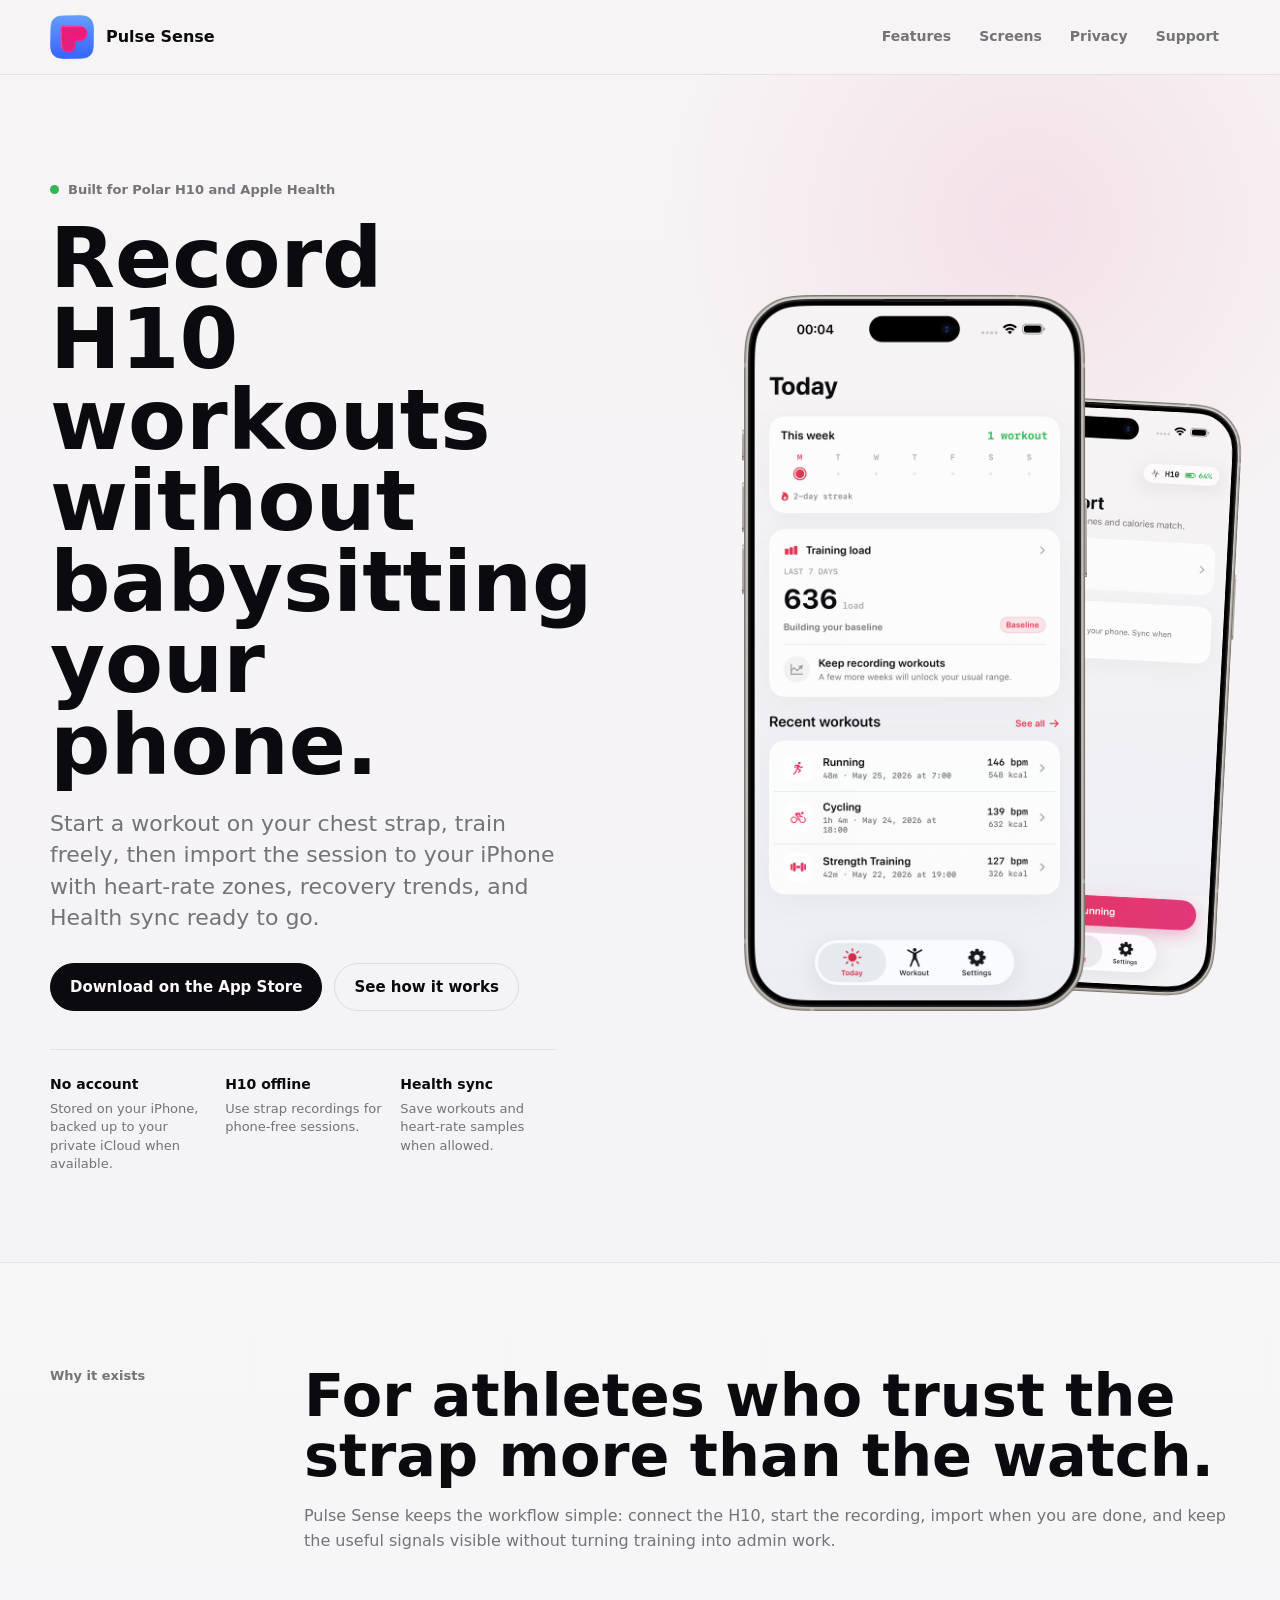
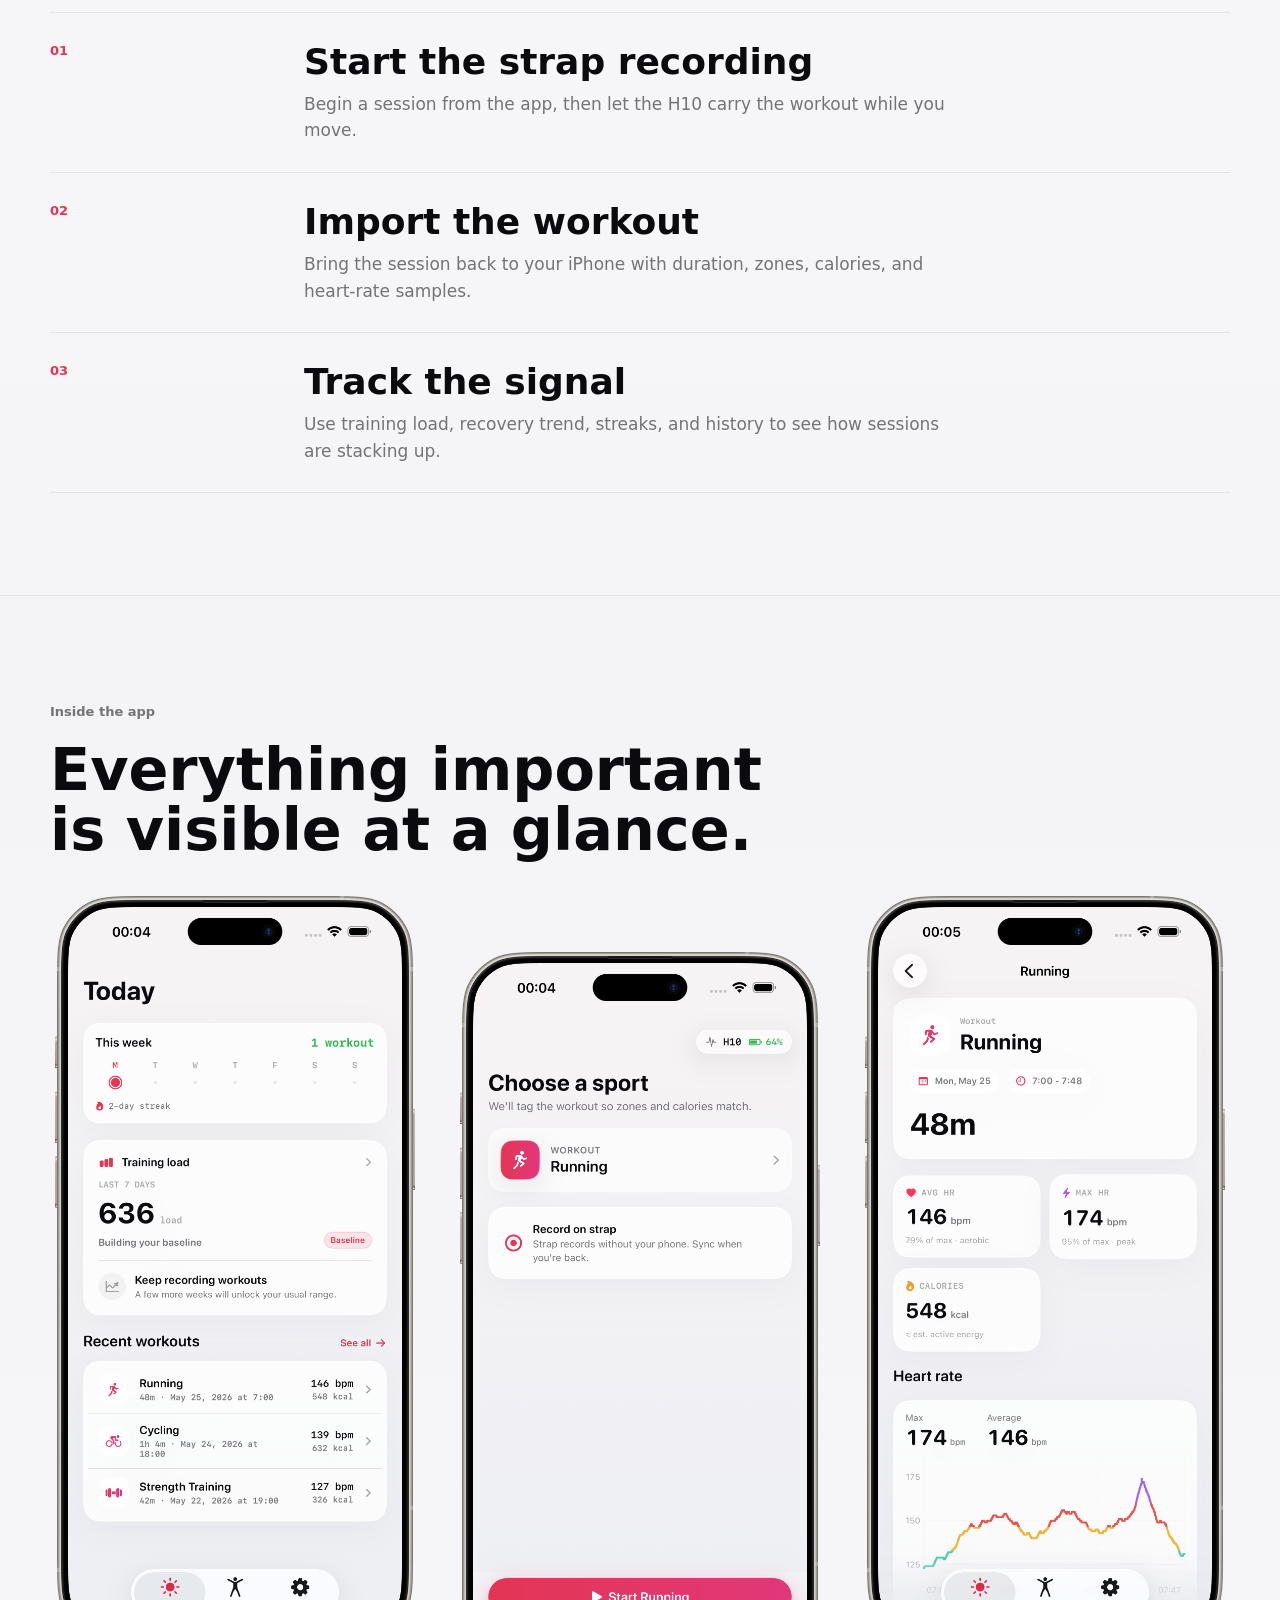
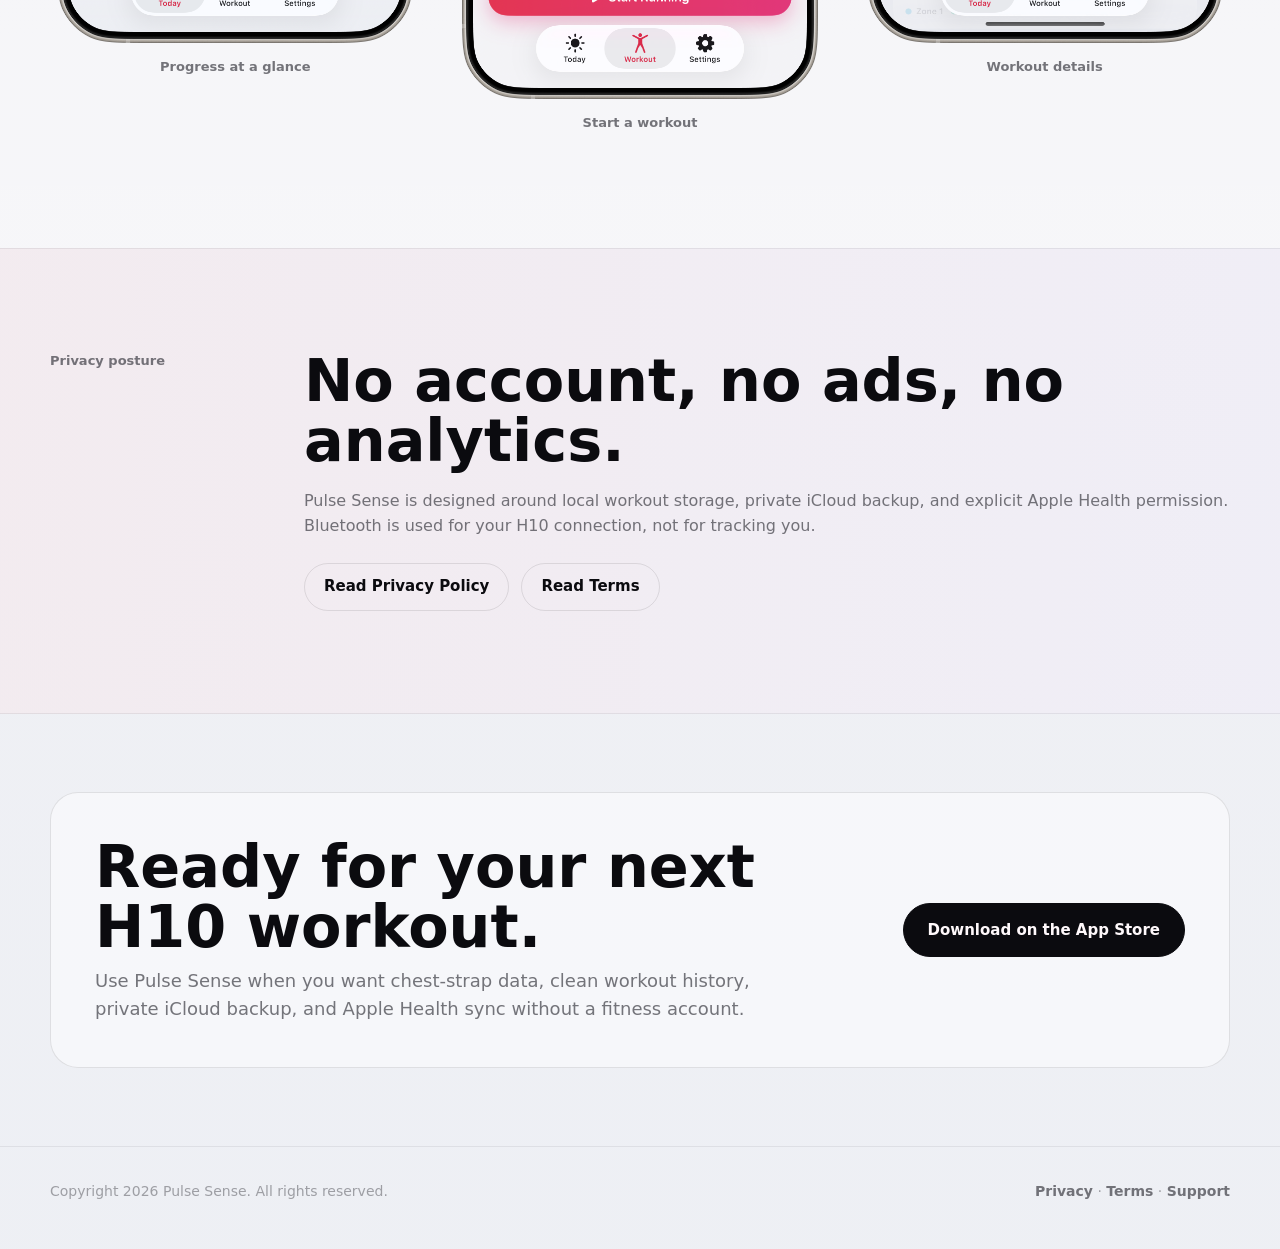
==== index.html @ 3d3b9d9e "Initial public website" ====
<!doctype html>
<html lang="en">
<head>
  <meta charset="utf-8">
  <meta name="viewport" content="width=device-width, initial-scale=1">
  <title>Pulse Sense - H10 workout recording for iPhone</title>
  <meta name="description" content="Pulse Sense records Polar H10 workouts on the strap, imports them to iPhone, and syncs workouts and heart-rate samples to Apple Health.">
  <link rel="icon" href="Pulse_sense_logo.png" type="image/png">
  <link rel="apple-touch-icon" href="Pulse_sense_logo.png">
  <link rel="stylesheet" href="styles.css">
</head>
<body class="home">
  <header class="topbar">
    <div class="shell nav">
      <a class="brand" href="index.html" aria-label="Pulse Sense home">
        <img class="brand-logo" src="Pulse_sense_logo.png" alt="" width="44" height="44">
        <span>Pulse Sense</span>
      </a>
      <nav class="links" aria-label="Primary navigation">
        <a href="#features">Features</a>
        <a href="#screens">Screens</a>
        <a href="privacy.html">Privacy</a>
        <a href="support.html">Support</a>
      </nav>
    </div>
  </header>

  <main>
    <section class="hero">
      <div class="shell hero-grid">
        <div class="hero-copy">
          <p class="eyebrow"><span class="status-dot"></span> Built for Polar H10 and Apple Health</p>
          <h1>Record H10 workouts without babysitting your phone.</h1>
          <p class="lead">Start a workout on your chest strap, train freely, then import the session to your iPhone with heart-rate zones, recovery trends, and Health sync ready to go.</p>
          <div class="actions" aria-label="Download and support links">
            <a class="button primary" href="https://apps.apple.com/" aria-label="Download Pulse Sense on the App Store">Download on the App Store</a>
            <a class="button secondary" href="#features">See how it works</a>
          </div>
          <ul class="hero-signals" aria-label="Pulse Sense highlights">
            <li><strong>No account</strong><span>Stored on your iPhone, backed up to your private iCloud when available.</span></li>
            <li><strong>H10 offline</strong><span>Use strap recordings for phone-free sessions.</span></li>
            <li><strong>Health sync</strong><span>Save workouts and heart-rate samples when allowed.</span></li>
          </ul>
        </div>

        <div class="hero-showcase" aria-label="Pulse Sense app screenshots">
          <figure class="phone-shot main-shot">
            <img src="assets/phone-today.png" alt="Pulse Sense today dashboard shown in an iPhone frame." width="1424" height="2956" fetchpriority="high">
          </figure>
          <figure class="phone-shot side-shot">
            <img src="assets/phone-workout.png" alt="Pulse Sense workout recording screen shown in an iPhone frame." width="1424" height="2956">
          </figure>
        </div>
      </div>
    </section>

    <section class="section feature-band" id="features">
      <div class="shell split">
        <div class="section-kicker">Why it exists</div>
        <div>
          <h2>For athletes who trust the strap more than the watch.</h2>
          <p>Pulse Sense keeps the workflow simple: connect the H10, start the recording, import when you are done, and keep the useful signals visible without turning training into admin work.</p>
        </div>
      </div>
      <div class="shell feature-list">
        <article class="feature-row">
          <span class="feature-index">01</span>
          <div>
            <h3>Start the strap recording</h3>
            <p>Begin a session from the app, then let the H10 carry the workout while you move.</p>
          </div>
        </article>
        <article class="feature-row">
          <span class="feature-index">02</span>
          <div>
            <h3>Import the workout</h3>
            <p>Bring the session back to your iPhone with duration, zones, calories, and heart-rate samples.</p>
          </div>
        </article>
        <article class="feature-row">
          <span class="feature-index">03</span>
          <div>
            <h3>Track the signal</h3>
            <p>Use training load, recovery trend, streaks, and history to see how sessions are stacking up.</p>
          </div>
        </article>
      </div>
    </section>

    <section class="section screens-section" id="screens">
      <div class="shell section-header">
        <div class="section-kicker">Inside the app</div>
        <h2>Everything important is visible at a glance.</h2>
      </div>
      <div class="screen-gallery" aria-label="Pulse Sense screenshots">
        <figure class="screen-tile">
          <img src="assets/phone-today.png" alt="Pulse Sense today dashboard shown in an iPhone frame." width="1424" height="2956" loading="lazy">
          <figcaption>Progress at a glance</figcaption>
        </figure>
        <figure class="screen-tile">
          <img src="assets/phone-workout.png" alt="Pulse Sense workout recording screen shown in an iPhone frame." width="1424" height="2956" loading="lazy">
          <figcaption>Start a workout</figcaption>
        </figure>
        <figure class="screen-tile">
          <img src="assets/phone-insights.png" alt="Pulse Sense workout insights shown in an iPhone frame." width="1424" height="2956" loading="lazy">
          <figcaption>Workout details</figcaption>
        </figure>
      </div>
    </section>

    <section class="section privacy-callout">
      <div class="shell split">
        <div class="section-kicker">Privacy posture</div>
        <div>
          <h2>No account, no ads, no analytics.</h2>
          <p>Pulse Sense is designed around local workout storage, private iCloud backup, and explicit Apple Health permission. Bluetooth is used for your H10 connection, not for tracking you.</p>
          <div class="actions compact">
            <a class="button secondary" href="privacy.html">Read Privacy Policy</a>
            <a class="button secondary" href="terms.html">Read Terms</a>
          </div>
        </div>
      </div>
    </section>

    <section class="download-panel" id="download">
      <div class="shell download-grid">
        <div>
          <h2>Ready for your next H10 workout.</h2>
          <p>Use Pulse Sense when you want chest-strap data, clean workout history, private iCloud backup, and Apple Health sync without a fitness account.</p>
        </div>
        <a class="button primary large" href="https://apps.apple.com/" aria-label="Download Pulse Sense on the App Store">Download on the App Store</a>
      </div>
    </section>
  </main>

  <footer class="footer">
    <div class="shell footer-row">
      <span>Copyright 2026 Pulse Sense. All rights reserved.</span>
      <span><a href="privacy.html">Privacy</a> · <a href="terms.html">Terms</a> · <a href="support.html">Support</a></span>
    </div>
  </footer>
</body>
</html>
---- styles.css ----
:root {
  color-scheme: light;

  /* Exact PulseSenseTheme.swift palette. */
  --accent-start: #e43653;
  --accent-end: #e2387a;
  --zone-1: #2eb5e0;
  --zone-2: #3dc9a8;
  --zone-3: #edb431;
  --zone-4: #e8534e;
  --zone-5: #a360e8;
  --good: #30b853;
  --warn: #f09a28;
  --danger: #ff3b30;
  --health-pink: #ff375f;

  --bg: #f4f4f7;
  --bg-top: #f7f4f5;
  --bg-bottom: #edeff4;
  --card: #fefeff;
  --ink: #0b0b0f;
  --text-2: rgba(60, 60, 67, 0.70);
  --text-3: rgba(60, 60, 67, 0.45);
  --separator: rgba(60, 60, 67, 0.09);
  --border-strong: rgba(11, 11, 15, 0.12);
  --hairline: rgba(11, 11, 15, 0.10);
  --shadow: 0 18px 42px rgba(16, 18, 36, 0.14);
  --soft-shadow: 0 10px 28px rgba(16, 18, 36, 0.08);
  --radius: 24px;
}

* {
  box-sizing: border-box;
}

html {
  scroll-behavior: smooth;
}

body {
  margin: 0;
  background:
    linear-gradient(180deg, rgba(247, 244, 245, 0.82), rgba(237, 239, 244, 0.92)),
    var(--bg);
  color: var(--ink);
  font-family: ui-sans-serif, system-ui, -apple-system, BlinkMacSystemFont, "SF Pro Text", "Segoe UI", sans-serif;
  line-height: 1.55;
  text-rendering: optimizeLegibility;
}

a {
  color: inherit;
}

a:focus-visible,
.button:focus-visible {
  outline: 3px solid rgba(46, 181, 224, 0.55);
  outline-offset: 3px;
}

img {
  display: block;
  max-width: 100%;
  height: auto;
}

.shell {
  width: min(1180px, calc(100% - 44px));
  margin: 0 auto;
}

.topbar {
  position: sticky;
  top: 0;
  z-index: 20;
  background: rgba(247, 244, 245, 0.86);
  border-bottom: 1px solid rgba(60, 60, 67, 0.10);
  backdrop-filter: blur(22px);
}

.nav {
  min-height: 74px;
  display: flex;
  align-items: center;
  justify-content: space-between;
  gap: 24px;
}

.brand {
  display: inline-flex;
  align-items: center;
  gap: 12px;
  text-decoration: none;
  font-weight: 760;
  letter-spacing: 0;
}

.brand-logo {
  width: 44px;
  height: 44px;
  border-radius: 12px;
}

.links {
  display: flex;
  align-items: center;
  justify-content: flex-end;
  gap: 6px;
  flex-wrap: wrap;
}

.links a {
  color: var(--text-2);
  text-decoration: none;
  font-size: 14px;
  font-weight: 680;
  padding: 9px 11px;
  border-radius: 999px;
}

.links a:hover {
  color: var(--ink);
  background: rgba(11, 11, 15, 0.055);
}

.hero {
  position: relative;
  overflow: hidden;
  padding: clamp(56px, 8vw, 112px) 0 clamp(56px, 7vw, 92px);
}

.hero::before {
  content: "";
  position: absolute;
  inset: -20% -10% auto auto;
  width: min(760px, 75vw);
  aspect-ratio: 1;
  background: radial-gradient(circle, rgba(226, 56, 122, 0.10), rgba(228, 54, 83, 0.035) 42%, transparent 68%);
  pointer-events: none;
}

.hero-grid {
  position: relative;
  display: grid;
  grid-template-columns: minmax(0, 0.92fr) minmax(360px, 1.08fr);
  align-items: center;
  gap: clamp(36px, 6vw, 84px);
}

.hero-copy {
  max-width: 660px;
}

.eyebrow,
.section-kicker {
  display: inline-flex;
  align-items: center;
  gap: 9px;
  margin: 0 0 18px;
  color: var(--text-2);
  font-size: 13px;
  font-weight: 780;
  letter-spacing: 0;
}

.status-dot {
  width: 9px;
  height: 9px;
  border-radius: 999px;
  background: var(--good);
}

h1,
h2,
h3,
p {
  margin-top: 0;
}

h1 {
  max-width: 720px;
  margin-bottom: 22px;
  font-size: clamp(48px, 6.6vw, 88px);
  line-height: 0.96;
  letter-spacing: 0;
}

h2 {
  margin-bottom: 18px;
  font-size: clamp(34px, 4.6vw, 62px);
  line-height: 1.02;
  letter-spacing: 0;
}

h3 {
  margin-bottom: 8px;
  font-size: 20px;
  line-height: 1.18;
  letter-spacing: 0;
}

.lead {
  max-width: 650px;
  margin-bottom: 30px;
  color: var(--text-2);
  font-size: clamp(18px, 2vw, 22px);
  line-height: 1.43;
}

.actions {
  display: flex;
  align-items: center;
  flex-wrap: wrap;
  gap: 12px;
}

.actions.compact {
  margin-top: 24px;
}

.button {
  display: inline-flex;
  align-items: center;
  justify-content: center;
  min-height: 48px;
  padding: 0 19px;
  border: 1px solid transparent;
  border-radius: 999px;
  font-size: 15px;
  font-weight: 780;
  text-decoration: none;
  white-space: nowrap;
  transition: background-color 160ms ease, border-color 160ms ease, transform 160ms ease;
}

.button.primary {
  color: #fff9fb;
  background: var(--ink);
  border-color: var(--ink);
}

.button.primary:hover {
  transform: translateY(-1px);
  background: #24242a;
  border-color: #24242a;
}

.button.secondary {
  color: var(--ink);
  background: transparent;
  border-color: var(--hairline);
}

.button.secondary:hover {
  background: rgba(254, 254, 255, 0.55);
  border-color: rgba(11, 11, 15, 0.18);
}

.button.large {
  min-height: 54px;
  padding-inline: 24px;
}

.hero-signals {
  display: grid;
  grid-template-columns: repeat(3, minmax(0, 1fr));
  gap: 18px;
  margin: 38px 0 0;
  padding: 24px 0 0;
  border-top: 1px solid var(--separator);
  list-style: none;
}

.hero-signals li {
  min-width: 0;
}

.hero-signals strong {
  display: block;
  margin-bottom: 4px;
  font-size: 14px;
  font-weight: 820;
}

.hero-signals span {
  display: block;
  color: var(--text-2);
  font-size: 13px;
  line-height: 1.4;
}

.hero-showcase {
  position: relative;
  min-height: clamp(560px, 72vw, 760px);
}

.phone-shot {
  position: absolute;
  margin: 0;
  overflow: visible;
}

.phone-shot img {
  display: block;
  width: 100%;
  height: auto;
}

.main-shot {
  width: min(345px, 54vw);
  right: 24%;
  top: 0;
  z-index: 2;
}

.side-shot {
  width: min(285px, 44vw);
  right: 0;
  top: 104px;
  z-index: 1;
  transform: rotate(3deg);
}

.section {
  padding: clamp(58px, 8vw, 104px) 0;
}

.split {
  display: grid;
  grid-template-columns: 190px minmax(0, 1fr);
  gap: clamp(24px, 5vw, 72px);
  align-items: start;
}

.split p,
.section-header p,
.download-panel p,
.legal p,
.legal li {
  color: var(--text-2);
}

.feature-band {
  background: rgba(254, 254, 255, 0.22);
  border-top: 1px solid var(--separator);
  border-bottom: 1px solid var(--separator);
}

.feature-list {
  margin-top: 42px;
  border-top: 1px solid var(--separator);
}

.feature-row {
  display: grid;
  grid-template-columns: 190px minmax(0, 1fr);
  gap: clamp(24px, 5vw, 72px);
  align-items: start;
  margin: 0;
  padding: 28px 0;
  border-bottom: 1px solid var(--separator);
}

.feature-index {
  color: var(--accent-start);
  font-size: 13px;
  font-weight: 840;
}

.feature-row h3 {
  max-width: 720px;
  font-size: clamp(24px, 3vw, 36px);
}

.feature-row p {
  max-width: 660px;
  margin: 0;
  color: var(--text-2);
  font-size: 17px;
  line-height: 1.55;
}

.screens-section {
  overflow: hidden;
  background:
    linear-gradient(180deg, rgba(254, 254, 255, 0.0), rgba(254, 254, 255, 0.24)),
    var(--bg);
}

.section-header {
  margin-bottom: 28px;
}

.section-header h2 {
  max-width: 760px;
}

.screen-gallery {
  display: grid;
  grid-template-columns: repeat(3, minmax(0, 1fr));
  gap: clamp(18px, 3vw, 34px);
  align-items: start;
  width: min(1180px, calc(100% - 44px));
  margin: 0 auto;
  padding: 8px 0 12px;
}

.screen-tile {
  display: flex;
  flex-direction: column;
  align-items: center;
  min-width: 0;
  margin: 0;
}

.screen-tile:nth-child(2),
.screen-tile:nth-child(5) {
  margin-top: 56px;
}

.screen-tile img {
  width: min(100%, 360px);
  height: auto;
}

.screen-tile figcaption {
  padding-top: 14px;
  color: var(--text-2);
  font-size: 13px;
  font-weight: 740;
  text-align: center;
}

.privacy-callout {
  background:
    linear-gradient(90deg, rgba(228, 54, 83, 0.045), rgba(163, 96, 232, 0.04)),
    rgba(254, 254, 255, 0.22);
  border-top: 1px solid var(--separator);
  border-bottom: 1px solid var(--separator);
}

.download-panel {
  padding: clamp(48px, 7vw, 78px) 0;
}

.download-grid {
  display: grid;
  grid-template-columns: minmax(0, 1fr) auto;
  gap: 28px;
  align-items: center;
  padding: clamp(26px, 5vw, 44px);
  border: 1px solid var(--hairline);
  border-radius: 28px;
  background: rgba(254, 254, 255, 0.54);
}

.download-grid h2 {
  margin-bottom: 10px;
}

.download-grid p {
  max-width: 720px;
  margin-bottom: 0;
  font-size: 18px;
}

.legal {
  max-width: 820px;
  padding: clamp(44px, 7vw, 72px) 0 86px;
}

.legal h1 {
  margin-bottom: 8px;
  font-size: clamp(38px, 5vw, 58px);
  line-height: 1.04;
}

.legal .updated {
  margin-bottom: 32px;
  color: var(--text-3);
  font-size: 14px;
}

.legal h2 {
  margin-top: 34px;
  margin-bottom: 10px;
  font-size: 24px;
  line-height: 1.18;
}

.legal h3 {
  margin: 24px 0 8px;
  font-size: 18px;
}

.legal ul {
  padding-left: 22px;
}

.notice {
  padding: 18px 20px;
  border: 1px solid rgba(228, 54, 83, 0.16);
  border-radius: 20px;
  background: rgba(228, 54, 83, 0.075);
}

.notice p {
  margin: 0;
}

.footer {
  border-top: 1px solid var(--separator);
  padding: 34px 0 46px;
  color: var(--text-3);
  font-size: 14px;
}

.footer-row {
  display: flex;
  justify-content: space-between;
  gap: 20px;
  flex-wrap: wrap;
}

.footer a {
  color: var(--text-2);
  font-weight: 680;
  text-decoration: none;
}

@media (max-width: 920px) {
  .hero-grid,
  .split,
  .download-grid {
    grid-template-columns: 1fr;
  }

  .hero-showcase {
    min-height: 650px;
  }

  .main-shot {
    left: 3%;
    right: auto;
  }

  .side-shot {
    right: 3%;
    top: 88px;
  }

  .hero-signals {
    grid-template-columns: 1fr;
  }

  .feature-row {
    grid-template-columns: 1fr;
    gap: 10px;
  }

  .download-grid .button {
    justify-self: start;
  }

  .screen-gallery {
    grid-template-columns: repeat(3, minmax(0, 1fr));
  }

  .screen-tile:nth-child(2),
  .screen-tile:nth-child(5) {
    margin-top: 0;
  }
}

@media (max-width: 620px) {
  .shell,
  .screen-gallery {
    width: min(100% - 28px, 1180px);
  }

  .nav {
    min-height: auto;
    align-items: flex-start;
    flex-direction: column;
    padding: 14px 0;
  }

  .links {
    justify-content: flex-start;
  }

  .links a {
    padding-left: 0;
    padding-right: 12px;
  }

  .hero {
    padding-top: 42px;
  }

  h1 {
    font-size: 46px;
  }

  .actions,
  .actions .button,
  .download-grid .button {
    width: 100%;
  }

  .hero-showcase {
    min-height: 540px;
  }

  .main-shot {
    width: min(246px, 62vw);
  }

  .side-shot {
    width: min(210px, 52vw);
    top: 76px;
  }

  .screen-gallery {
    grid-template-columns: 1fr;
    gap: 12px;
  }

  .screen-tile img {
    width: min(100%, 360px);
    height: auto;
    margin: 0 auto;
  }

  .screen-tile figcaption {
    padding-top: 9px;
    font-size: 12px;
  }
}
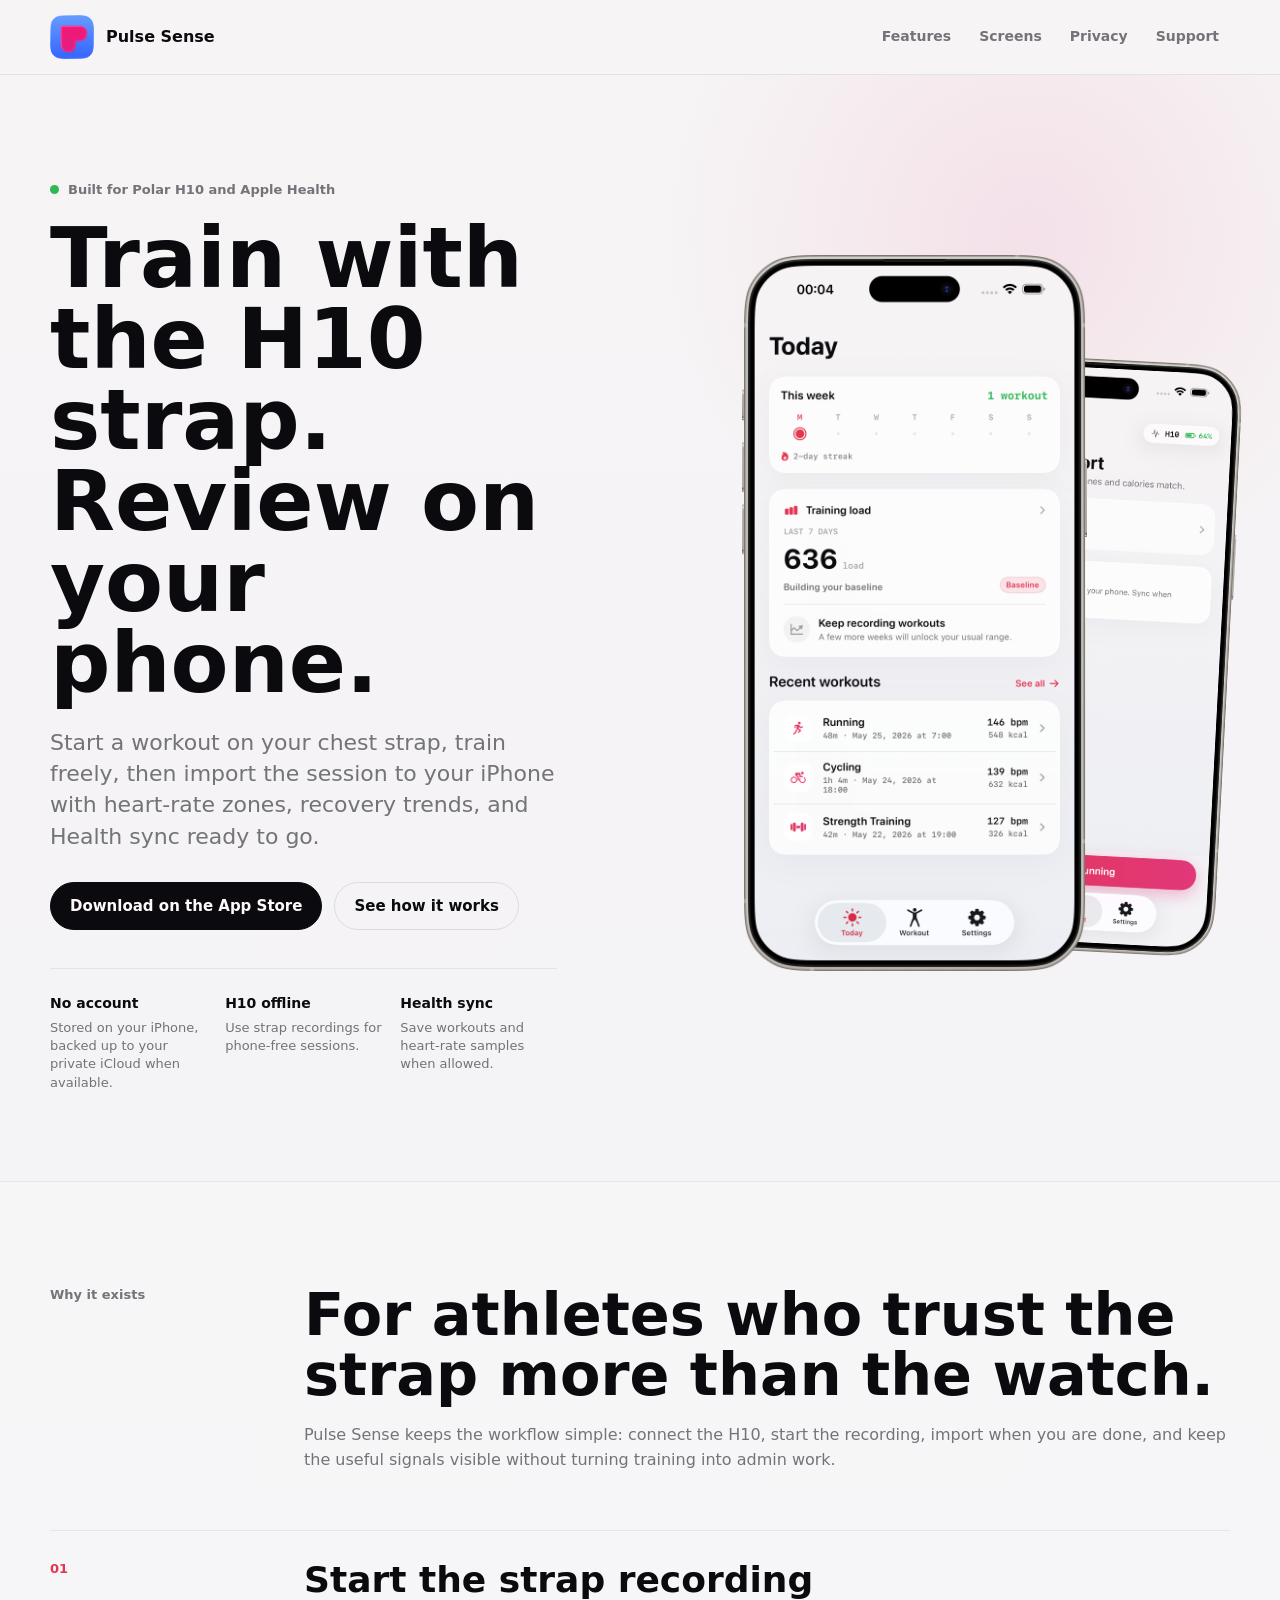
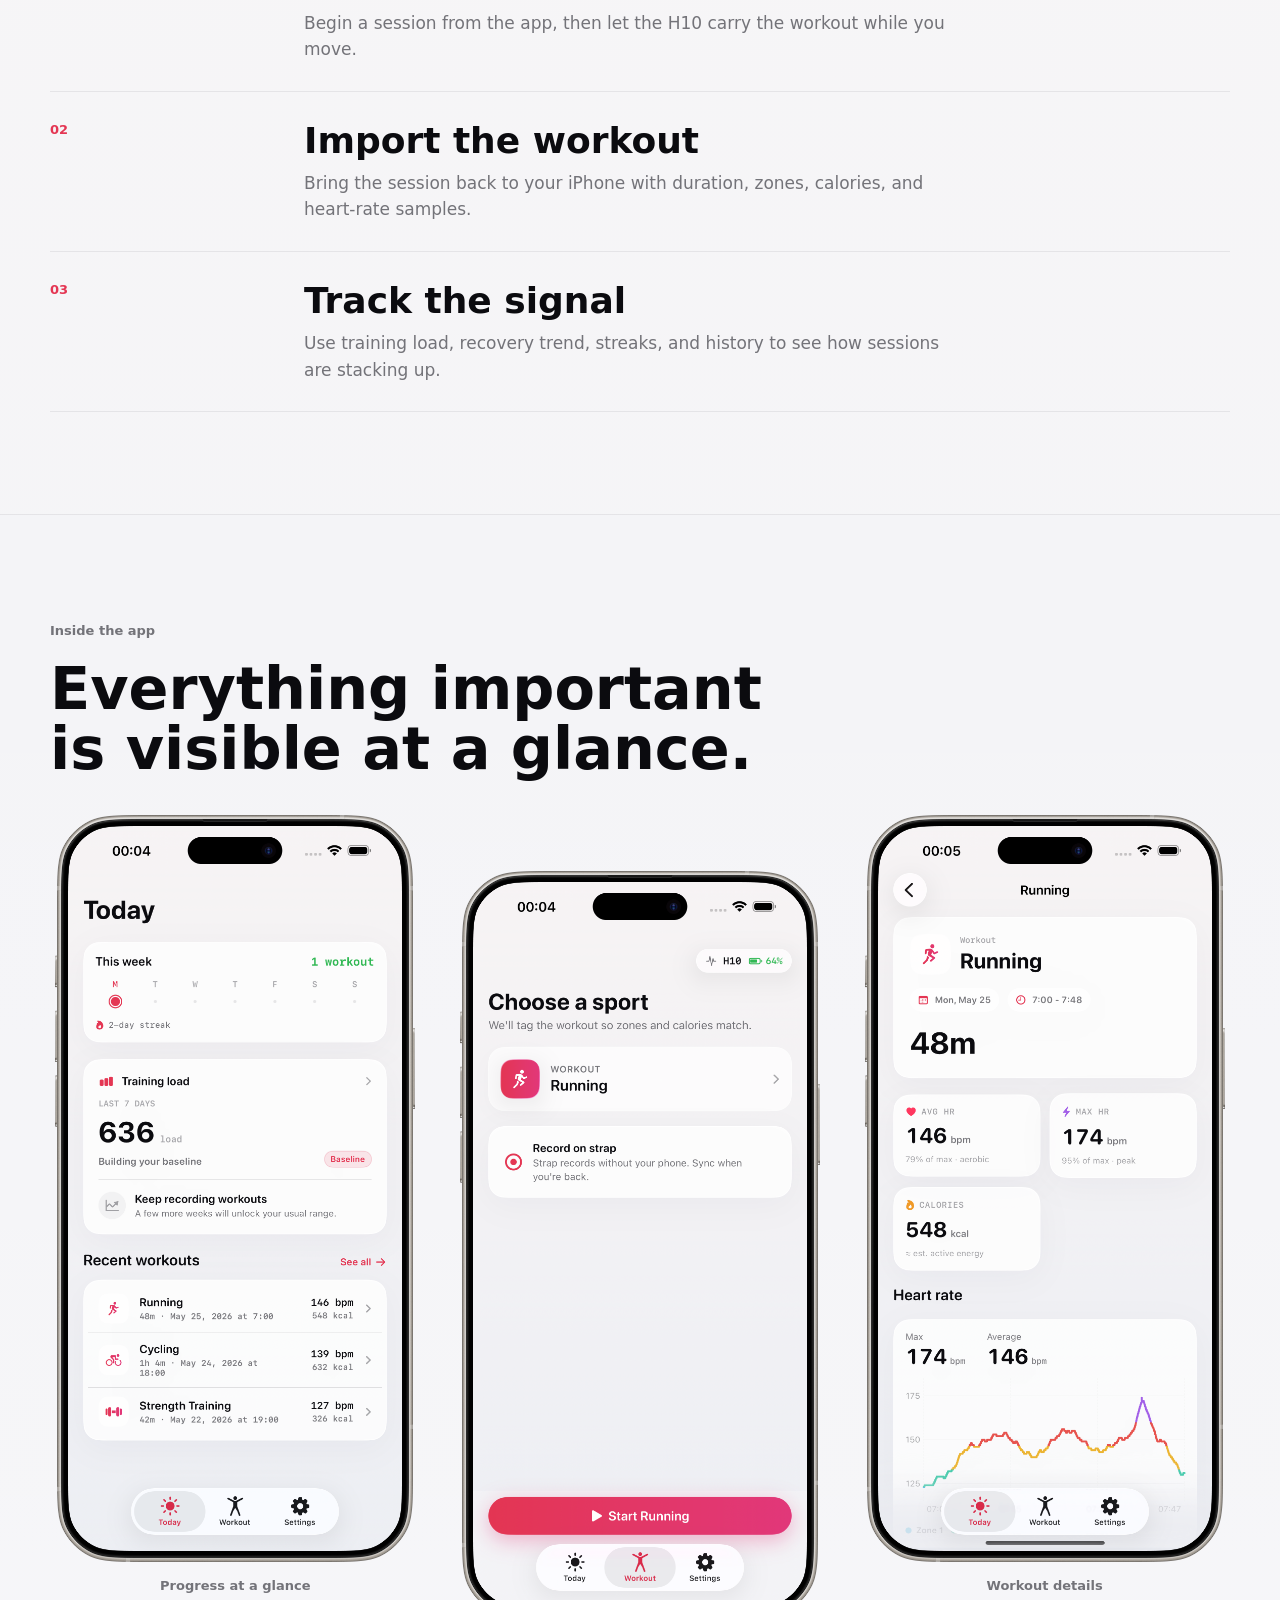
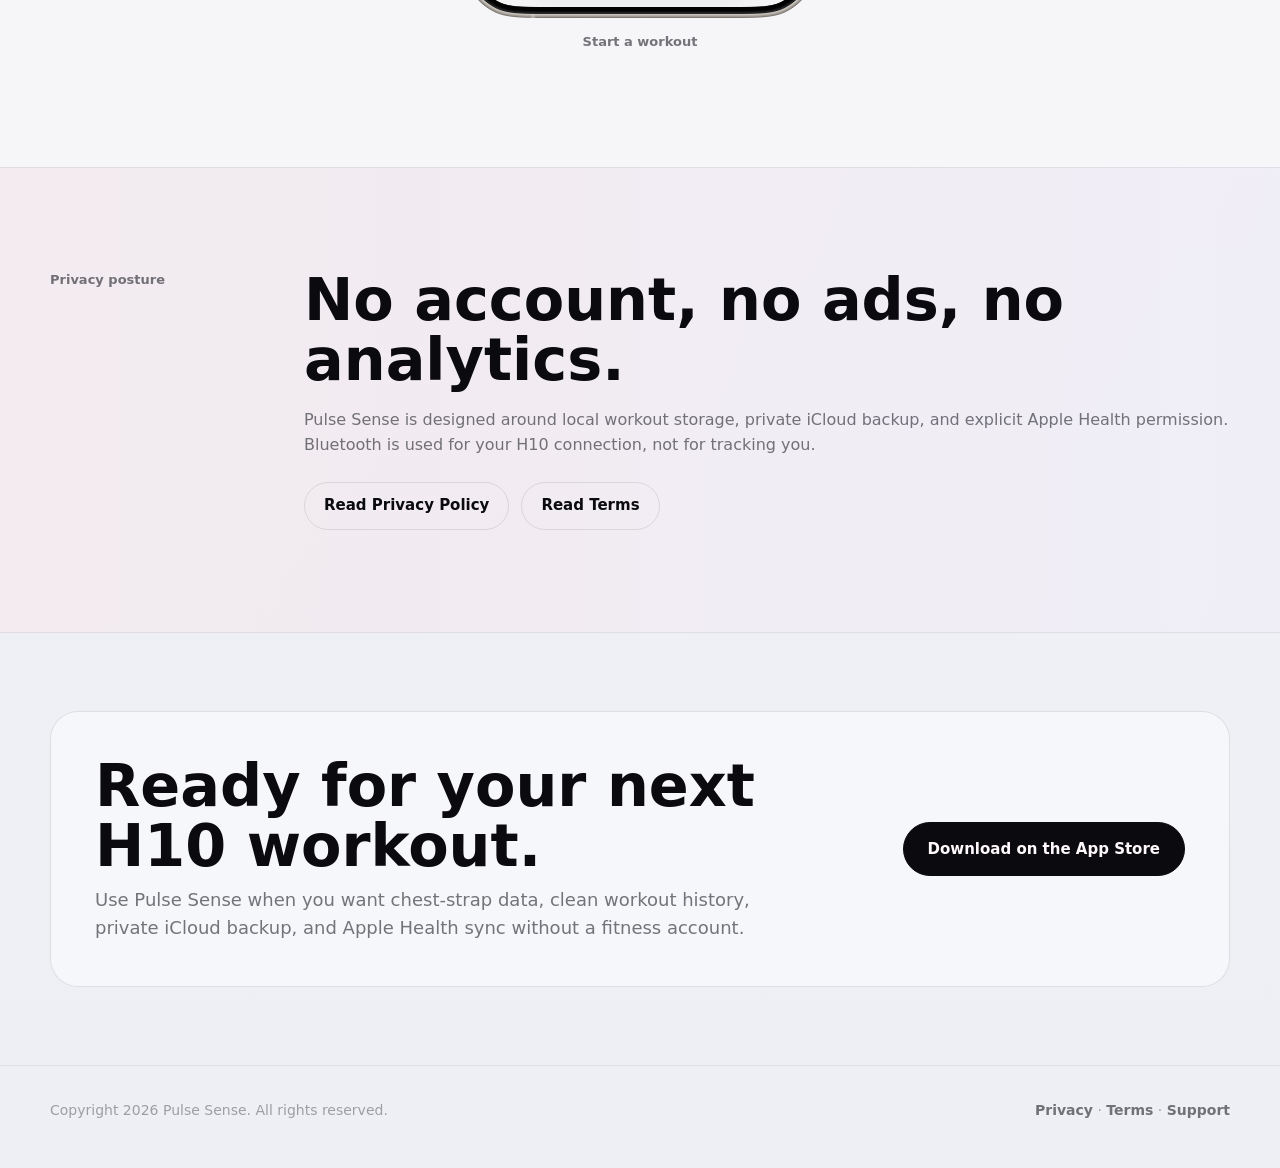
==== commit 2869aee3: "Update hero headline" ====
--- a/index.html
+++ b/index.html
@@ -30,7 +30,7 @@
       <div class="shell hero-grid">
         <div class="hero-copy">
           <p class="eyebrow"><span class="status-dot"></span> Built for Polar H10 and Apple Health</p>
-          <h1>Record H10 workouts without babysitting your phone.</h1>
+          <h1>Train with the H10 strap. Review on your phone.</h1>
           <p class="lead">Start a workout on your chest strap, train freely, then import the session to your iPhone with heart-rate zones, recovery trends, and Health sync ready to go.</p>
           <div class="actions" aria-label="Download and support links">
             <a class="button primary" href="https://apps.apple.com/" aria-label="Download Pulse Sense on the App Store">Download on the App Store</a>
